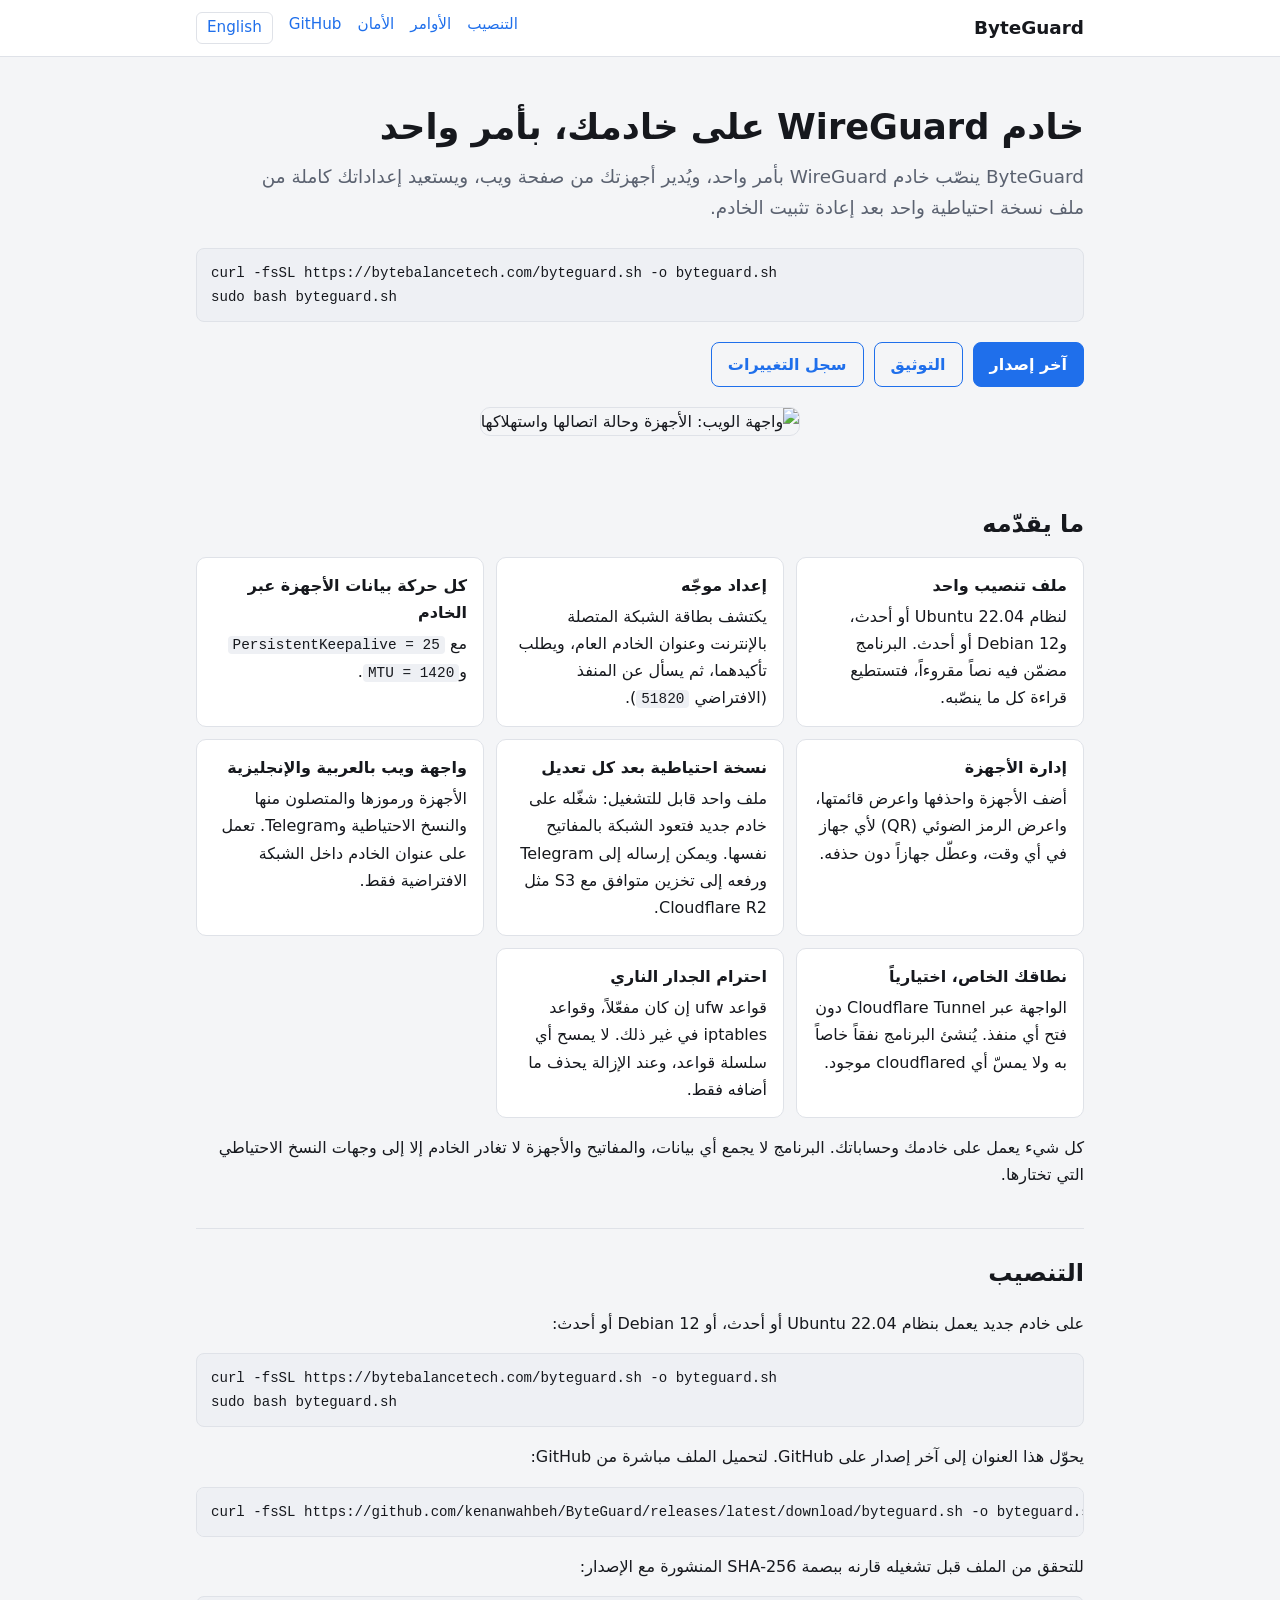
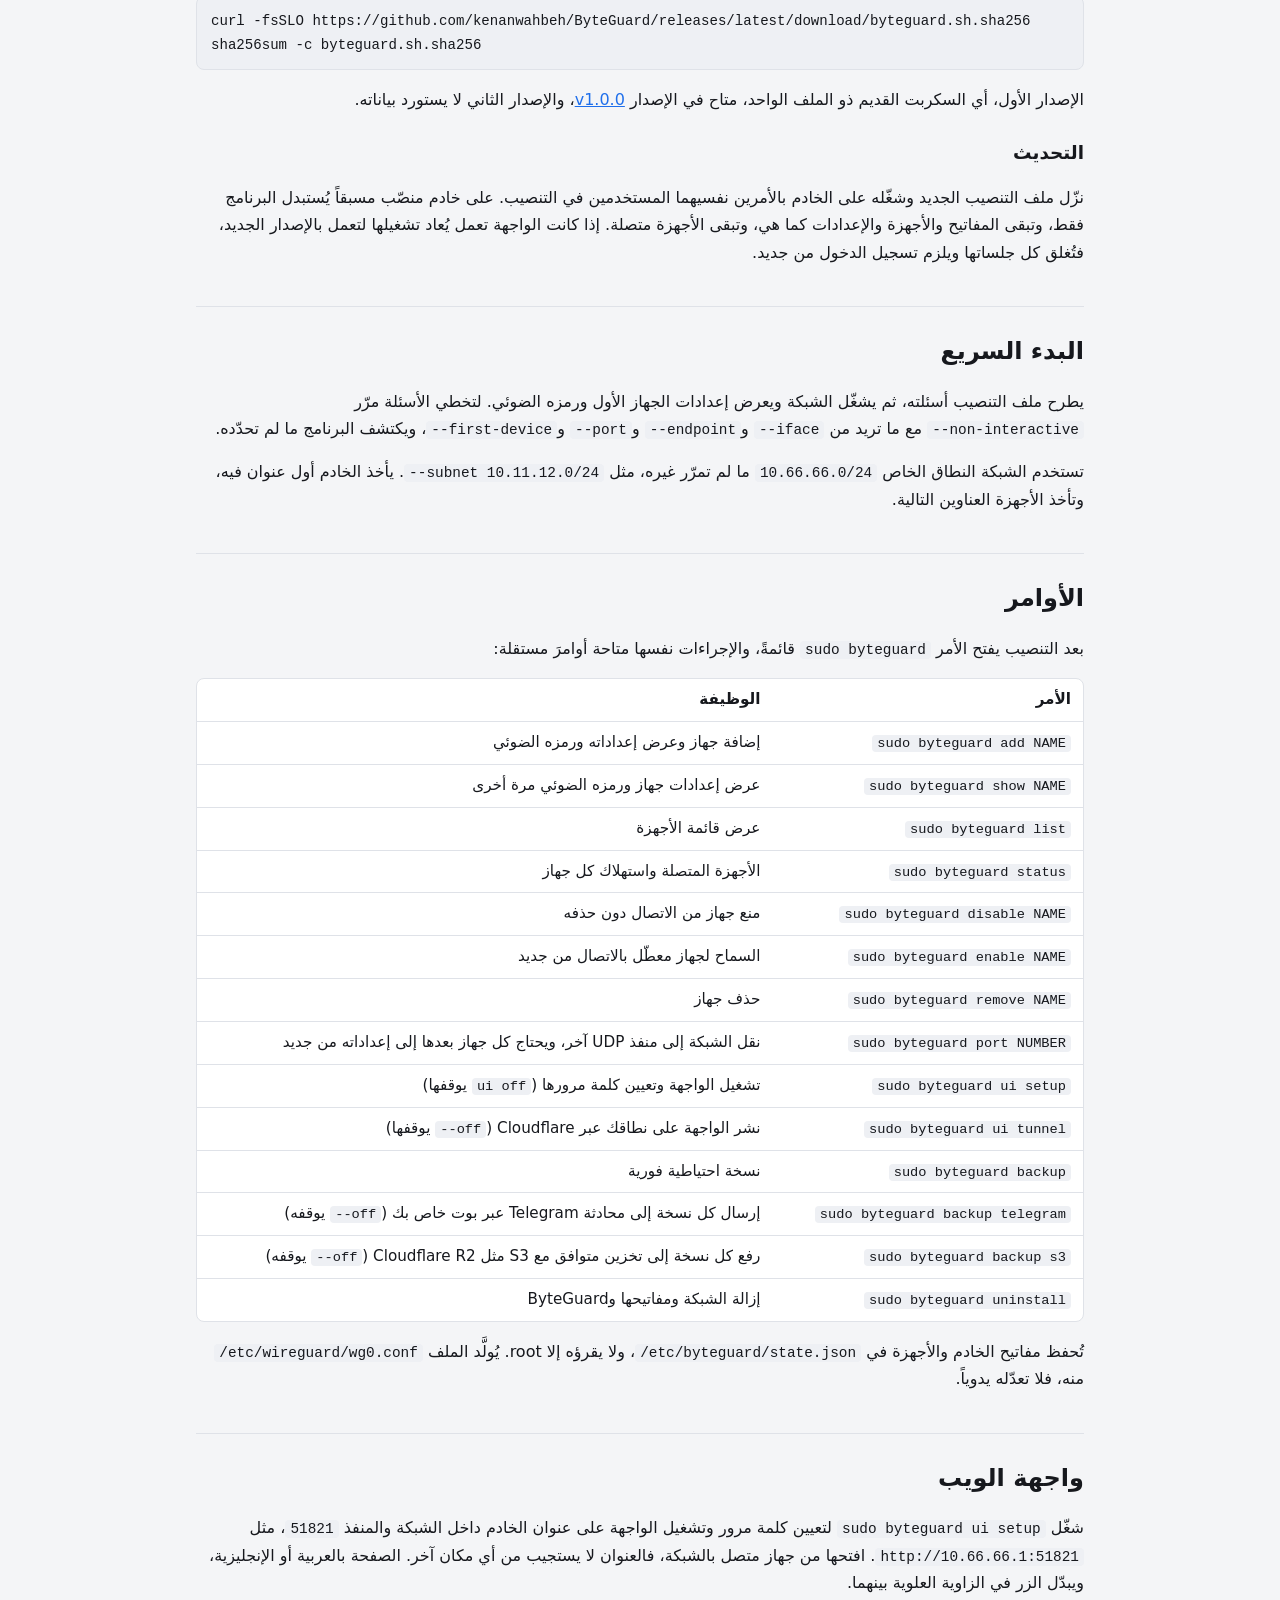
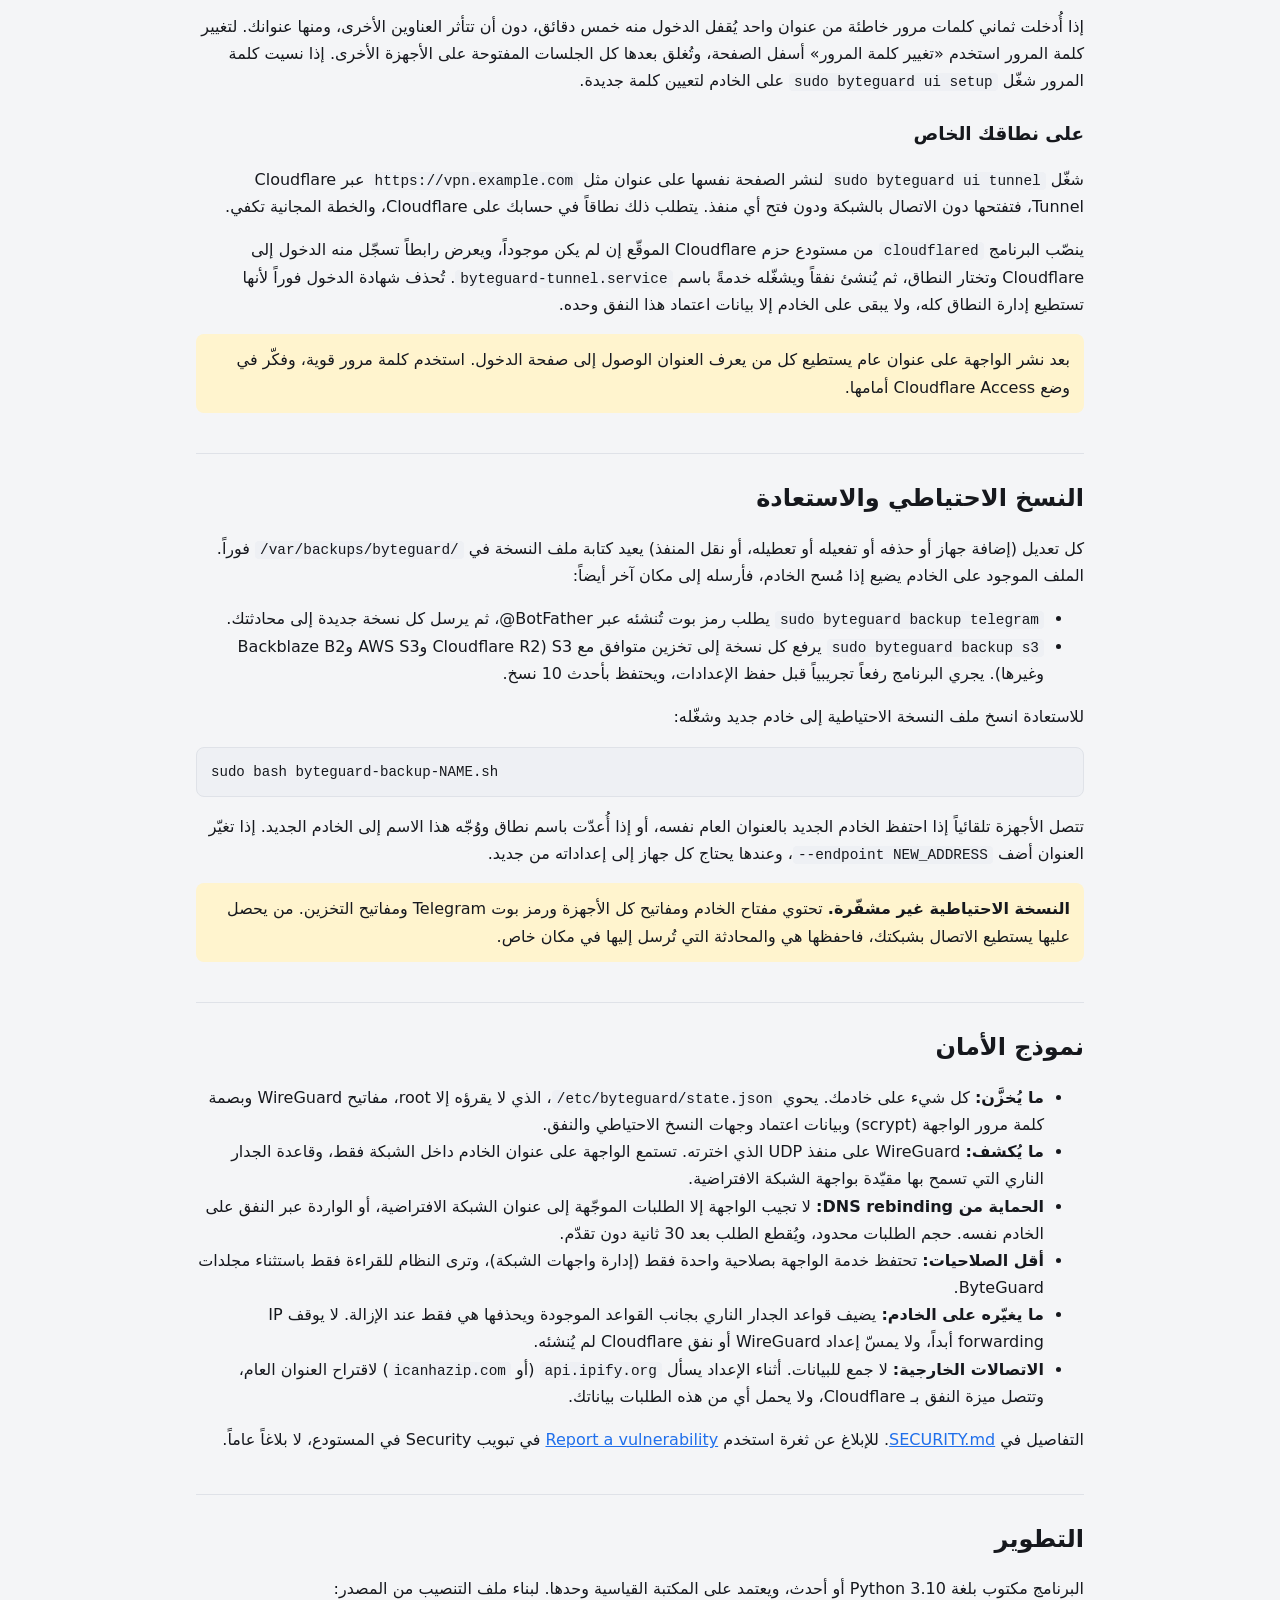
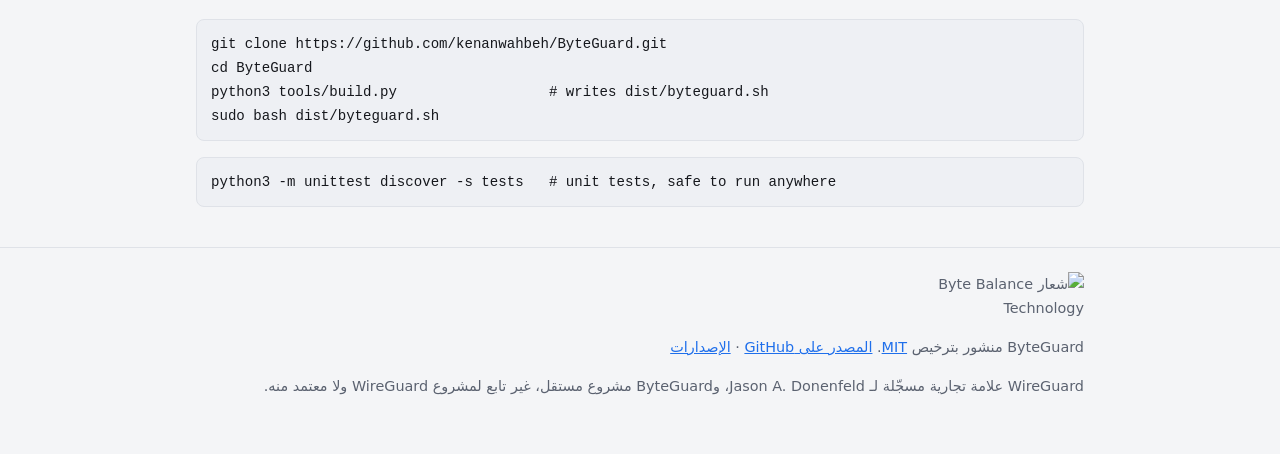
==== site/index.html @ 179cddd6 "Add a bilingual GitHub Pages site and its deploy workflow site/ holds an Arabic (default, RTL) and a" ====
<!doctype html>
<html lang="ar" dir="rtl">
<head>
  <meta charset="utf-8">
  <meta name="viewport" content="width=device-width, initial-scale=1">
  <title>ByteGuard — خادم WireGuard بأمر واحد</title>
  <meta name="description" content="ByteGuard ينصّب خادم WireGuard بأمر واحد على خادمك، ويُدير أجهزتك من صفحة ويب، ويستعيد إعداداتك كاملة من ملف نسخة احتياطية واحد.">
  <link rel="alternate" hreflang="ar" href="./">
  <link rel="alternate" hreflang="en" href="en/">
  <link rel="stylesheet" href="style.css">
</head>
<body>
  <header class="top">
    <div class="wrap">
      <a class="brand" href="./">ByteGuard</a>
      <nav class="links" aria-label="الموقع">
        <a class="optional" href="#install">التنصيب</a>
        <a class="optional" href="#commands">الأوامر</a>
        <a class="optional" href="#security">الأمان</a>
        <a href="https://github.com/kenanwahbeh/ByteGuard">GitHub</a>
        <a class="lang" href="en/" hreflang="en" lang="en">English</a>
      </nav>
    </div>
  </header>

  <main class="wrap">
    <div class="hero">
      <h1>خادم WireGuard على خادمك، بأمر واحد</h1>
      <p class="lead">ByteGuard ينصّب خادم WireGuard بأمر واحد، ويُدير أجهزتك من صفحة ويب، ويستعيد إعداداتك كاملة من ملف نسخة احتياطية واحد بعد إعادة تثبيت الخادم.</p>
      <pre><code>curl -fsSL https://bytebalancetech.com/byteguard.sh -o byteguard.sh
sudo bash byteguard.sh</code></pre>
      <div class="buttons">
        <a class="button primary" href="https://github.com/kenanwahbeh/ByteGuard/releases/latest">آخر إصدار</a>
        <a class="button" href="https://github.com/kenanwahbeh/ByteGuard/blob/main/README.ar.md">التوثيق</a>
        <a class="button" href="https://github.com/kenanwahbeh/ByteGuard/blob/main/CHANGELOG.md">سجل التغييرات</a>
      </div>
      <figure>
        <img src="assets/screenshots/devices-ar.png" alt="واجهة الويب: الأجهزة وحالة اتصالها واستهلاكها" width="620">
      </figure>
    </div>

    <section id="features">
      <h2>ما يقدّمه</h2>
      <ul class="features">
        <li><strong>ملف تنصيب واحد</strong>لنظام Ubuntu 22.04 أو أحدث، وDebian 12 أو أحدث. البرنامج مضمّن فيه نصاً مقروءاً، فتستطيع قراءة كل ما ينصّبه.</li>
        <li><strong>إعداد موجّه</strong>يكتشف بطاقة الشبكة المتصلة بالإنترنت وعنوان الخادم العام، ويطلب تأكيدهما، ثم يسأل عن المنفذ (الافتراضي <code>51820</code>).</li>
        <li><strong>كل حركة بيانات الأجهزة عبر الخادم</strong>مع <code>PersistentKeepalive = 25</code> و<code>MTU = 1420</code>.</li>
        <li><strong>إدارة الأجهزة</strong>أضف الأجهزة واحذفها واعرض قائمتها، واعرض الرمز الضوئي (QR) لأي جهاز في أي وقت، وعطّل جهازاً دون حذفه.</li>
        <li><strong>نسخة احتياطية بعد كل تعديل</strong>ملف واحد قابل للتشغيل: شغّله على خادم جديد فتعود الشبكة بالمفاتيح نفسها. ويمكن إرساله إلى Telegram ورفعه إلى تخزين متوافق مع S3 مثل Cloudflare R2.</li>
        <li><strong>واجهة ويب بالعربية والإنجليزية</strong>الأجهزة ورموزها والمتصلون منها والنسخ الاحتياطية وTelegram. تعمل على عنوان الخادم داخل الشبكة الافتراضية فقط.</li>
        <li><strong>نطاقك الخاص، اختيارياً</strong>الواجهة عبر Cloudflare Tunnel دون فتح أي منفذ. يُنشئ البرنامج نفقاً خاصاً به ولا يمسّ أي cloudflared موجود.</li>
        <li><strong>احترام الجدار الناري</strong>قواعد ufw إن كان مفعّلاً، وقواعد iptables في غير ذلك. لا يمسح أي سلسلة قواعد، وعند الإزالة يحذف ما أضافه فقط.</li>
      </ul>
      <p>كل شيء يعمل على خادمك وحساباتك. البرنامج لا يجمع أي بيانات، والمفاتيح والأجهزة لا تغادر الخادم إلا إلى وجهات النسخ الاحتياطي التي تختارها.</p>
    </section>

    <section id="install">
      <h2>التنصيب</h2>
      <p>على خادم جديد يعمل بنظام Ubuntu 22.04 أو أحدث، أو Debian 12 أو أحدث:</p>
      <pre><code>curl -fsSL https://bytebalancetech.com/byteguard.sh -o byteguard.sh
sudo bash byteguard.sh</code></pre>
      <p>يحوّل هذا العنوان إلى آخر إصدار على GitHub. لتحميل الملف مباشرة من GitHub:</p>
      <pre><code>curl -fsSL https://github.com/kenanwahbeh/ByteGuard/releases/latest/download/byteguard.sh -o byteguard.sh</code></pre>
      <p>للتحقق من الملف قبل تشغيله قارنه ببصمة <bdi class="nowrap">SHA-256</bdi> المنشورة مع الإصدار:</p>
      <pre><code>curl -fsSLO https://github.com/kenanwahbeh/ByteGuard/releases/latest/download/byteguard.sh.sha256
sha256sum -c byteguard.sh.sha256</code></pre>
      <p>الإصدار الأول، أي السكربت القديم ذو الملف الواحد، متاح في الإصدار <a href="https://github.com/kenanwahbeh/ByteGuard/releases/tag/v1.0.0">v1.0.0</a>، والإصدار الثاني لا يستورد بياناته.</p>

      <h3>التحديث</h3>
      <p>نزّل ملف التنصيب الجديد وشغّله على الخادم بالأمرين نفسيهما المستخدمين في التنصيب. على خادم منصّب مسبقاً يُستبدل البرنامج فقط، وتبقى المفاتيح والأجهزة والإعدادات كما هي، وتبقى الأجهزة متصلة. إذا كانت الواجهة تعمل يُعاد تشغيلها لتعمل بالإصدار الجديد، فتُغلق كل جلساتها ويلزم تسجيل الدخول من جديد.</p>
    </section>

    <section id="quick-start">
      <h2>البدء السريع</h2>
      <p>يطرح ملف التنصيب أسئلته، ثم يشغّل الشبكة ويعرض إعدادات الجهاز الأول ورمزه الضوئي. لتخطي الأسئلة مرّر <code>--non-interactive</code> مع ما تريد من <code>--iface</code> و<code>--endpoint</code> و<code>--port</code> و<code>--first-device</code>، ويكتشف البرنامج ما لم تحدّده.</p>
      <p>تستخدم الشبكة النطاق الخاص <code>10.66.66.0/24</code> ما لم تمرّر غيره، مثل <code>--subnet 10.11.12.0/24</code>. يأخذ الخادم أول عنوان فيه، وتأخذ الأجهزة العناوين التالية.</p>
    </section>

    <section id="commands">
      <h2>الأوامر</h2>
      <p>بعد التنصيب يفتح الأمر <code>sudo byteguard</code> قائمةً، والإجراءات نفسها متاحة أوامرَ مستقلة:</p>
      <div class="table-scroll">
        <table>
          <thead><tr><th>الأمر</th><th>الوظيفة</th></tr></thead>
          <tbody>
            <tr><td><code>sudo byteguard add NAME</code></td><td>إضافة جهاز وعرض إعداداته ورمزه الضوئي</td></tr>
            <tr><td><code>sudo byteguard show NAME</code></td><td>عرض إعدادات جهاز ورمزه الضوئي مرة أخرى</td></tr>
            <tr><td><code>sudo byteguard list</code></td><td>عرض قائمة الأجهزة</td></tr>
            <tr><td><code>sudo byteguard status</code></td><td>الأجهزة المتصلة واستهلاك كل جهاز</td></tr>
            <tr><td><code>sudo byteguard disable NAME</code></td><td>منع جهاز من الاتصال دون حذفه</td></tr>
            <tr><td><code>sudo byteguard enable NAME</code></td><td>السماح لجهاز معطّل بالاتصال من جديد</td></tr>
            <tr><td><code>sudo byteguard remove NAME</code></td><td>حذف جهاز</td></tr>
            <tr><td><code>sudo byteguard port NUMBER</code></td><td>نقل الشبكة إلى منفذ UDP آخر، ويحتاج كل جهاز بعدها إلى إعداداته من جديد</td></tr>
            <tr><td><code>sudo byteguard ui setup</code></td><td>تشغيل الواجهة وتعيين كلمة مرورها (<code>ui off</code> يوقفها)</td></tr>
            <tr><td><code>sudo byteguard ui tunnel</code></td><td>نشر الواجهة على نطاقك عبر Cloudflare (<code>--off</code> يوقفها)</td></tr>
            <tr><td><code>sudo byteguard backup</code></td><td>نسخة احتياطية فورية</td></tr>
            <tr><td><code>sudo byteguard backup telegram</code></td><td>إرسال كل نسخة إلى محادثة Telegram عبر بوت خاص بك (<code>--off</code> يوقفه)</td></tr>
            <tr><td><code>sudo byteguard backup s3</code></td><td>رفع كل نسخة إلى تخزين متوافق مع S3 مثل Cloudflare R2 (<code>--off</code> يوقفه)</td></tr>
            <tr><td><code>sudo byteguard uninstall</code></td><td>إزالة الشبكة ومفاتيحها وByteGuard</td></tr>
          </tbody>
        </table>
      </div>
      <p>تُحفظ مفاتيح الخادم والأجهزة في <code>/etc/byteguard/state.json</code>، ولا يقرؤه إلا root. يُولَّد الملف <code>/etc/wireguard/wg0.conf</code> منه، فلا تعدّله يدوياً.</p>
    </section>

    <section id="web">
      <h2>واجهة الويب</h2>
      <p>شغّل <code>sudo byteguard ui setup</code> لتعيين كلمة مرور وتشغيل الواجهة على عنوان الخادم داخل الشبكة والمنفذ <code>51821</code>، مثل <code>http://10.66.66.1:51821</code>. افتحها من جهاز متصل بالشبكة، فالعنوان لا يستجيب من أي مكان آخر. الصفحة بالعربية أو الإنجليزية، ويبدّل الزر في الزاوية العلوية بينهما.</p>
      <p>إذا أُدخلت ثماني كلمات مرور خاطئة من عنوان واحد يُقفل الدخول منه خمس دقائق، دون أن تتأثر العناوين الأخرى، ومنها عنوانك. لتغيير كلمة المرور استخدم «تغيير كلمة المرور» أسفل الصفحة، وتُغلق بعدها كل الجلسات المفتوحة على الأجهزة الأخرى. إذا نسيت كلمة المرور شغّل <code>sudo byteguard ui setup</code> على الخادم لتعيين كلمة جديدة.</p>

      <h3>على نطاقك الخاص</h3>
      <p>شغّل <code>sudo byteguard ui tunnel</code> لنشر الصفحة نفسها على عنوان مثل <code>https://vpn.example.com</code> عبر Cloudflare Tunnel، فتفتحها دون الاتصال بالشبكة ودون فتح أي منفذ. يتطلب ذلك نطاقاً في حسابك على Cloudflare، والخطة المجانية تكفي.</p>
      <p>ينصّب البرنامج <code>cloudflared</code> من مستودع حزم Cloudflare الموقّع إن لم يكن موجوداً، ويعرض رابطاً تسجّل منه الدخول إلى Cloudflare وتختار النطاق، ثم يُنشئ نفقاً ويشغّله خدمةً باسم <code>byteguard-tunnel.service</code>. تُحذف شهادة الدخول فوراً لأنها تستطيع إدارة النطاق كله، ولا يبقى على الخادم إلا بيانات اعتماد هذا النفق وحده.</p>
      <p class="note">بعد نشر الواجهة على عنوان عام يستطيع كل من يعرف العنوان الوصول إلى صفحة الدخول. استخدم كلمة مرور قوية، وفكّر في وضع Cloudflare Access أمامها.</p>
    </section>

    <section id="backups">
      <h2>النسخ الاحتياطي والاستعادة</h2>
      <p>كل تعديل (إضافة جهاز أو حذفه أو تفعيله أو تعطيله، أو نقل المنفذ) يعيد كتابة ملف النسخة في <code>/var/backups/byteguard/</code> فوراً. الملف الموجود على الخادم يضيع إذا مُسح الخادم، فأرسله إلى مكان آخر أيضاً:</p>
      <ul>
        <li><code>sudo byteguard backup telegram</code> يطلب رمز بوت تُنشئه عبر ‎@BotFather، ثم يرسل كل نسخة جديدة إلى محادثتك.</li>
        <li><code>sudo byteguard backup s3</code> يرفع كل نسخة إلى تخزين متوافق مع S3 (Cloudflare R2 وAWS S3 وBackblaze B2 وغيرها). يجري البرنامج رفعاً تجريبياً قبل حفظ الإعدادات، ويحتفظ بأحدث 10 نسخ.</li>
      </ul>
      <p>للاستعادة انسخ ملف النسخة الاحتياطية إلى خادم جديد وشغّله:</p>
      <pre><code>sudo bash byteguard-backup-NAME.sh</code></pre>
      <p>تتصل الأجهزة تلقائياً إذا احتفظ الخادم الجديد بالعنوان العام نفسه، أو إذا أُعدّت باسم نطاق ووُجّه هذا الاسم إلى الخادم الجديد. إذا تغيّر العنوان أضف <code>--endpoint NEW_ADDRESS</code>، وعندها يحتاج كل جهاز إلى إعداداته من جديد.</p>
      <p class="note"><strong>النسخة الاحتياطية غير مشفّرة.</strong> تحتوي مفتاح الخادم ومفاتيح كل الأجهزة ورمز بوت Telegram ومفاتيح التخزين. من يحصل عليها يستطيع الاتصال بشبكتك، فاحفظها هي والمحادثة التي تُرسل إليها في مكان خاص.</p>
    </section>

    <section id="security">
      <h2>نموذج الأمان</h2>
      <ul>
        <li><strong>ما يُخزَّن:</strong> كل شيء على خادمك. يحوي <code>/etc/byteguard/state.json</code>، الذي لا يقرؤه إلا root، مفاتيح WireGuard وبصمة كلمة مرور الواجهة (scrypt) وبيانات اعتماد وجهات النسخ الاحتياطي والنفق.</li>
        <li><strong>ما يُكشف:</strong> WireGuard على منفذ UDP الذي اخترته. تستمع الواجهة على عنوان الخادم داخل الشبكة فقط، وقاعدة الجدار الناري التي تسمح بها مقيّدة بواجهة الشبكة الافتراضية.</li>
        <li><strong>الحماية من DNS rebinding:</strong> لا تجيب الواجهة إلا الطلبات الموجّهة إلى عنوان الشبكة الافتراضية، أو الواردة عبر النفق على الخادم نفسه. حجم الطلبات محدود، ويُقطع الطلب بعد 30 ثانية دون تقدّم.</li>
        <li><strong>أقل الصلاحيات:</strong> تحتفظ خدمة الواجهة بصلاحية واحدة فقط (إدارة واجهات الشبكة)، وترى النظام للقراءة فقط باستثناء مجلدات ByteGuard.</li>
        <li><strong>ما يغيّره على الخادم:</strong> يضيف قواعد الجدار الناري بجانب القواعد الموجودة ويحذفها هي فقط عند الإزالة. لا يوقف IP forwarding أبداً، ولا يمسّ إعداد WireGuard أو نفق Cloudflare لم يُنشئه.</li>
        <li><strong>الاتصالات الخارجية:</strong> لا جمع للبيانات. أثناء الإعداد يسأل <code>api.ipify.org</code> (أو <code>icanhazip.com</code>) لاقتراح العنوان العام، وتتصل ميزة النفق بـ Cloudflare، ولا يحمل أي من هذه الطلبات بياناتك.</li>
      </ul>
      <p>التفاصيل في <a href="https://github.com/kenanwahbeh/ByteGuard/blob/main/SECURITY.md">SECURITY.md</a>. للإبلاغ عن ثغرة استخدم <a href="https://github.com/kenanwahbeh/ByteGuard/security">Report a vulnerability</a> في تبويب Security في المستودع، لا بلاغاً عاماً.</p>
    </section>

    <section id="development">
      <h2>التطوير</h2>
      <p>البرنامج مكتوب بلغة Python 3.10 أو أحدث، ويعتمد على المكتبة القياسية وحدها. لبناء ملف التنصيب من المصدر:</p>
      <pre><code>git clone https://github.com/kenanwahbeh/ByteGuard.git
cd ByteGuard
python3 tools/build.py                  # writes dist/byteguard.sh
sudo bash dist/byteguard.sh</code></pre>
      <pre><code>python3 -m unittest discover -s tests   # unit tests, safe to run anywhere</code></pre>
    </section>
  </main>

  <footer>
    <div class="wrap">
      <img src="assets/logo.png" alt="شعار Byte Balance Technology" width="220" loading="lazy">
      <p>ByteGuard منشور بترخيص <a href="https://github.com/kenanwahbeh/ByteGuard/blob/main/LICENSE">MIT</a>. <a href="https://github.com/kenanwahbeh/ByteGuard">المصدر على GitHub</a> · <a href="https://github.com/kenanwahbeh/ByteGuard/releases">الإصدارات</a></p>
      <p>WireGuard علامة تجارية مسجّلة لـ Jason A. Donenfeld، وByteGuard مشروع مستقل، غير تابع لمشروع WireGuard ولا معتمد منه.</p>
    </div>
  </footer>
</body>
</html>
---- site/style.css ----
:root {
  --bg: #f4f5f7;
  --card: #ffffff;
  --text: #16181d;
  --muted: #5b6270;
  --line: #dfe2e8;
  --accent: #1f6feb;
  --accent-text: #ffffff;
  --code-bg: #eef0f4;
  --warn-bg: #fff4ce;
  color-scheme: light dark;
}

@media (prefers-color-scheme: dark) {
  :root {
    --bg: #0f1115;
    --card: #181b21;
    --text: #e8eaee;
    --muted: #9aa3b2;
    --line: #2a2f39;
    --accent: #4c8dff;
    --accent-text: #0f1115;
    --code-bg: #10131a;
    --warn-bg: #3a3000;
  }
}

* { box-sizing: border-box; }

html { -webkit-text-size-adjust: 100%; }

body {
  margin: 0;
  background: var(--bg);
  color: var(--text);
  font: 16px/1.7 system-ui, -apple-system, "Segoe UI", Tahoma, "Noto Sans Arabic", "Noto Sans", sans-serif;
}

a { color: var(--accent); }

.wrap { max-width: 920px; margin: 0 auto; padding: 0 16px; }

header.top {
  border-bottom: 1px solid var(--line);
  background: var(--card);
}

header.top .wrap {
  display: flex;
  align-items: center;
  justify-content: space-between;
  gap: 12px;
  min-height: 56px;
}

.brand { font-weight: 700; font-size: 1.15rem; color: var(--text); text-decoration: none; }

nav.links { display: flex; flex-wrap: wrap; gap: 4px 16px; font-size: 0.95rem; }
nav.links a { text-decoration: none; }

.lang {
  border: 1px solid var(--line);
  border-radius: 6px;
  padding: 2px 10px;
}

.hero { padding: 48px 0 24px; }
.hero h1 { font-size: 2.2rem; line-height: 1.25; margin: 0 0 12px; }
.hero p.lead { font-size: 1.15rem; color: var(--muted); margin: 0 0 24px; max-width: 46em; }

.buttons { display: flex; flex-wrap: wrap; gap: 10px; margin: 20px 0 0; }

.button {
  display: inline-block;
  padding: 8px 16px;
  border-radius: 8px;
  border: 1px solid var(--accent);
  text-decoration: none;
  font-weight: 600;
}

.button.primary { background: var(--accent); color: var(--accent-text); }

section { padding: 24px 0; border-top: 1px solid var(--line); }
section:first-of-type { border-top: 0; }

h2 { font-size: 1.5rem; margin: 0 0 12px; }
h3 { font-size: 1.15rem; margin: 24px 0 8px; }

code {
  font-family: ui-monospace, SFMono-Regular, Menlo, Consolas, "Liberation Mono", monospace;
  font-size: 0.9em;
  background: var(--code-bg);
  border-radius: 4px;
  padding: 1px 5px;
  direction: ltr;
  unicode-bidi: isolate;
  white-space: nowrap;
}

pre {
  direction: ltr;
  text-align: left;
  background: var(--code-bg);
  border: 1px solid var(--line);
  border-radius: 8px;
  padding: 12px 14px;
  overflow-x: auto;
  line-height: 1.5;
}

pre code { background: none; padding: 0; white-space: pre; font-size: 0.88rem; }

.features { list-style: none; padding: 0; margin: 0; display: grid; gap: 12px; grid-template-columns: repeat(auto-fit, minmax(260px, 1fr)); }

.features li {
  background: var(--card);
  border: 1px solid var(--line);
  border-radius: 10px;
  padding: 14px 16px;
}

.features strong { display: block; margin-bottom: 4px; }

.table-scroll { overflow-x: auto; border: 1px solid var(--line); border-radius: 8px; background: var(--card); }

table { border-collapse: collapse; width: 100%; font-size: 0.95rem; }
th, td { padding: 8px 12px; border-bottom: 1px solid var(--line); text-align: start; vertical-align: top; }
tr:last-child td { border-bottom: 0; }
td:first-child { white-space: nowrap; }
.nowrap { white-space: nowrap; }

figure { margin: 20px 0; text-align: center; }
figure img { max-width: 100%; height: auto; border-radius: 10px; border: 1px solid var(--line); }
figcaption { color: var(--muted); font-size: 0.9rem; margin-top: 6px; }

.note {
  background: var(--warn-bg);
  border-radius: 8px;
  padding: 12px 14px;
}

footer {
  border-top: 1px solid var(--line);
  color: var(--muted);
  font-size: 0.9rem;
  padding: 24px 0 40px;
}

footer img { max-width: 220px; width: 100%; height: auto; display: block; margin-bottom: 12px; }

@media (max-width: 600px) {
  .hero { padding-top: 28px; }
  .hero h1 { font-size: 1.7rem; }
  nav.links .optional { display: none; }
  thead { display: none; }
  tr, td { display: block; }
  tr { border-bottom: 1px solid var(--line); padding: 8px 0; }
  tr:last-child { border-bottom: 0; }
  td { border-bottom: 0; padding: 2px 12px; }
  td:first-child { white-space: normal; }
}
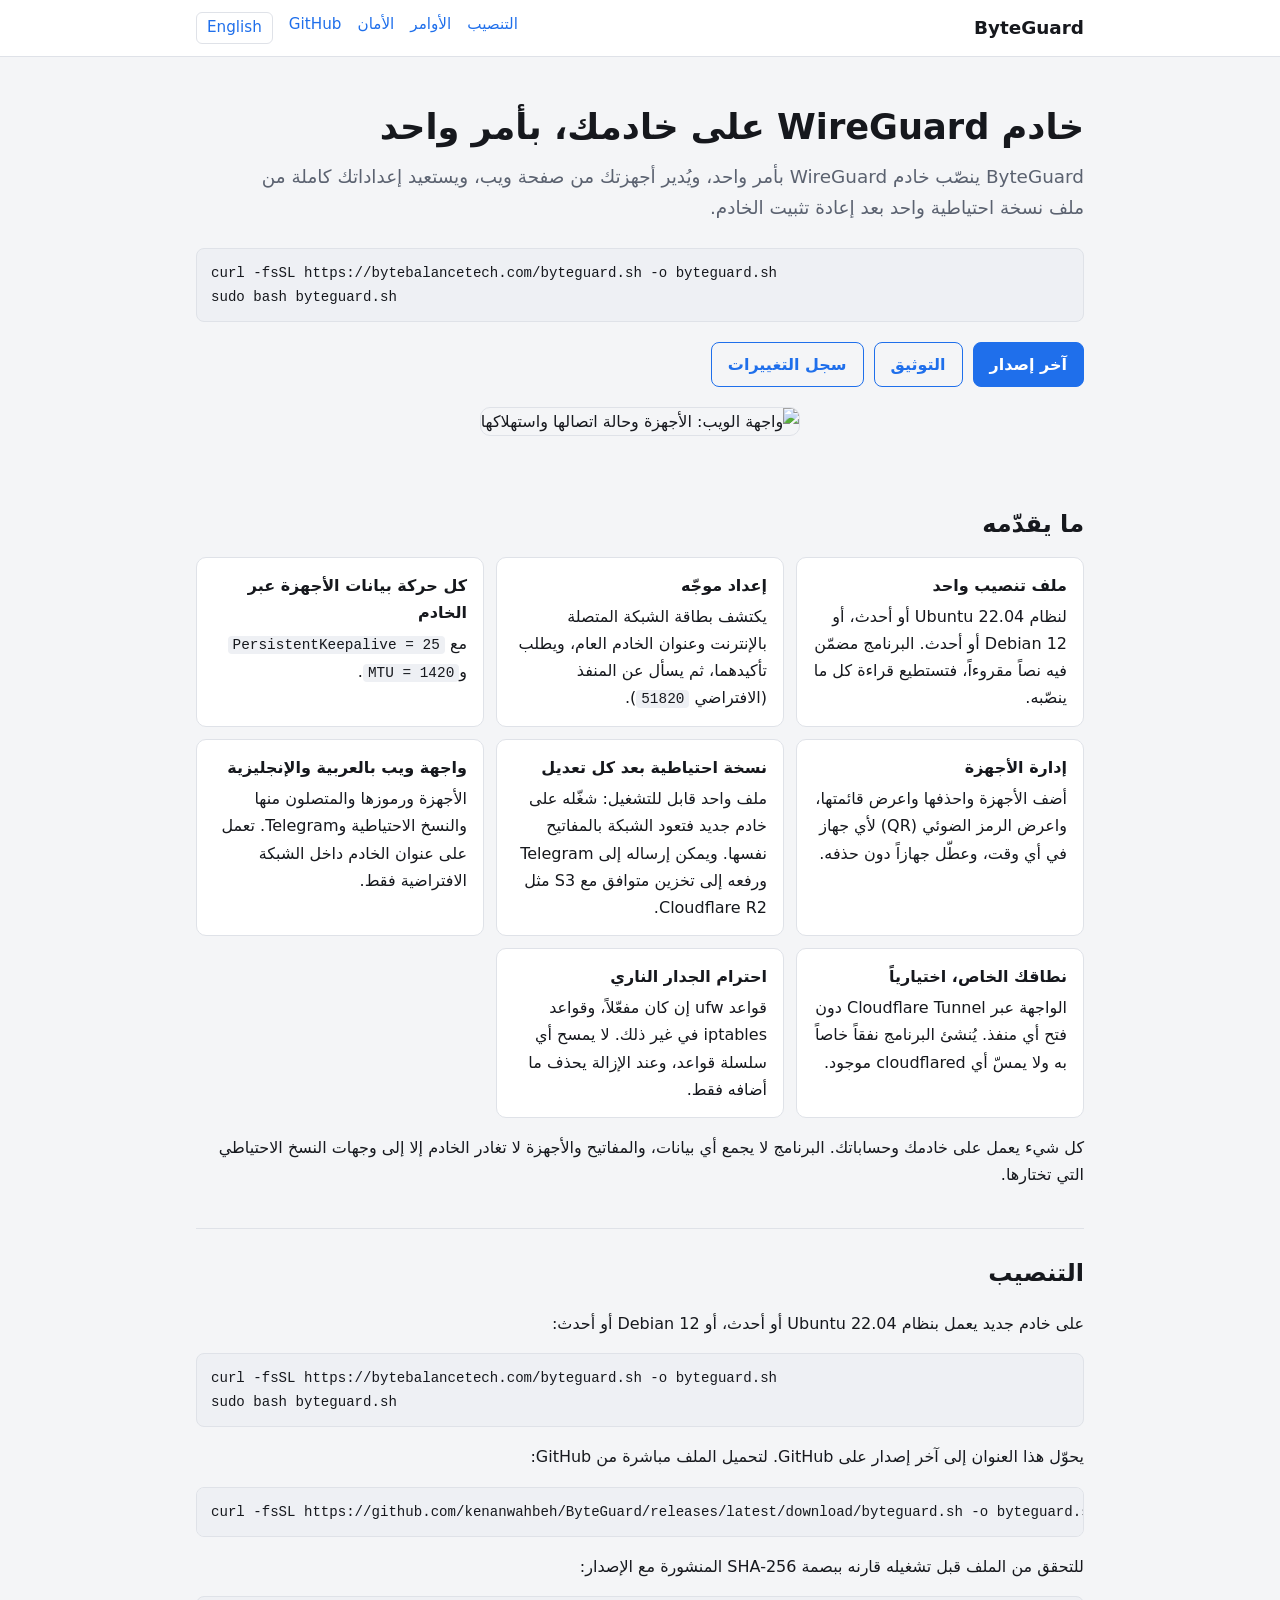
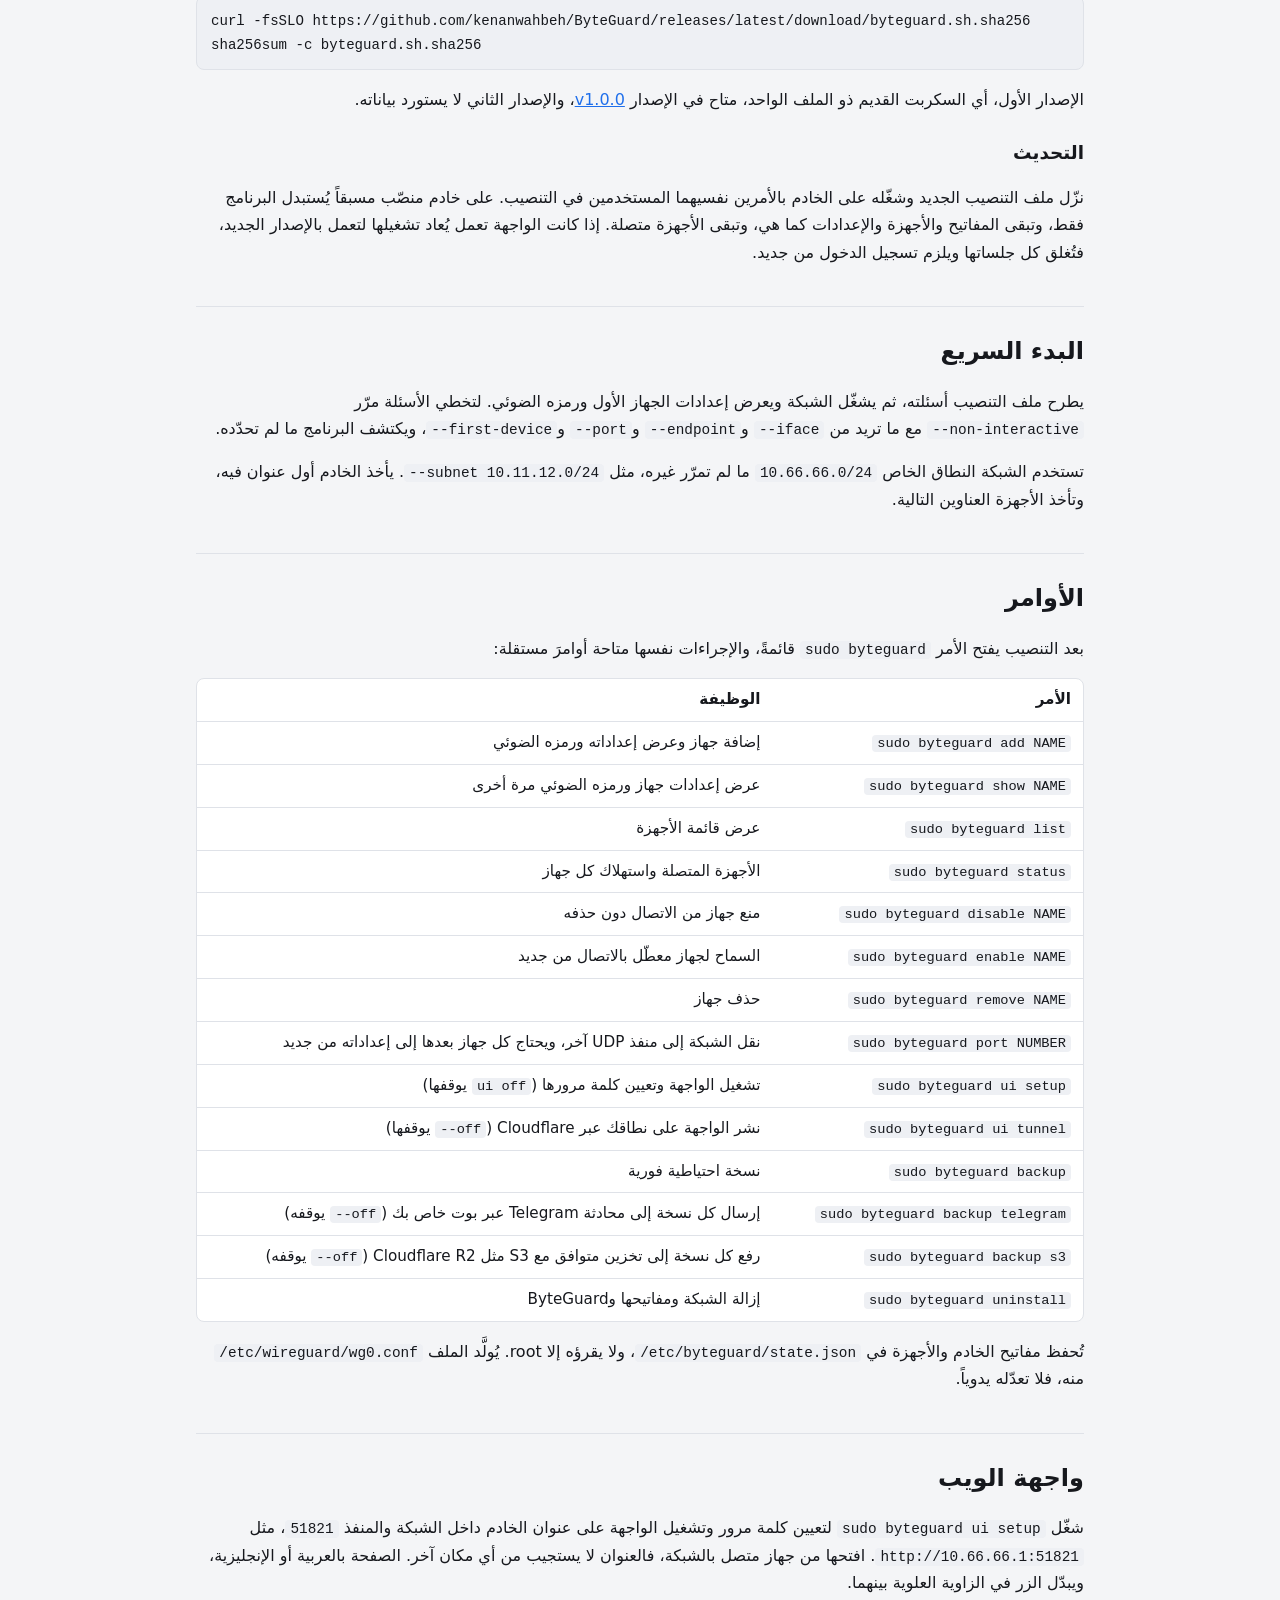
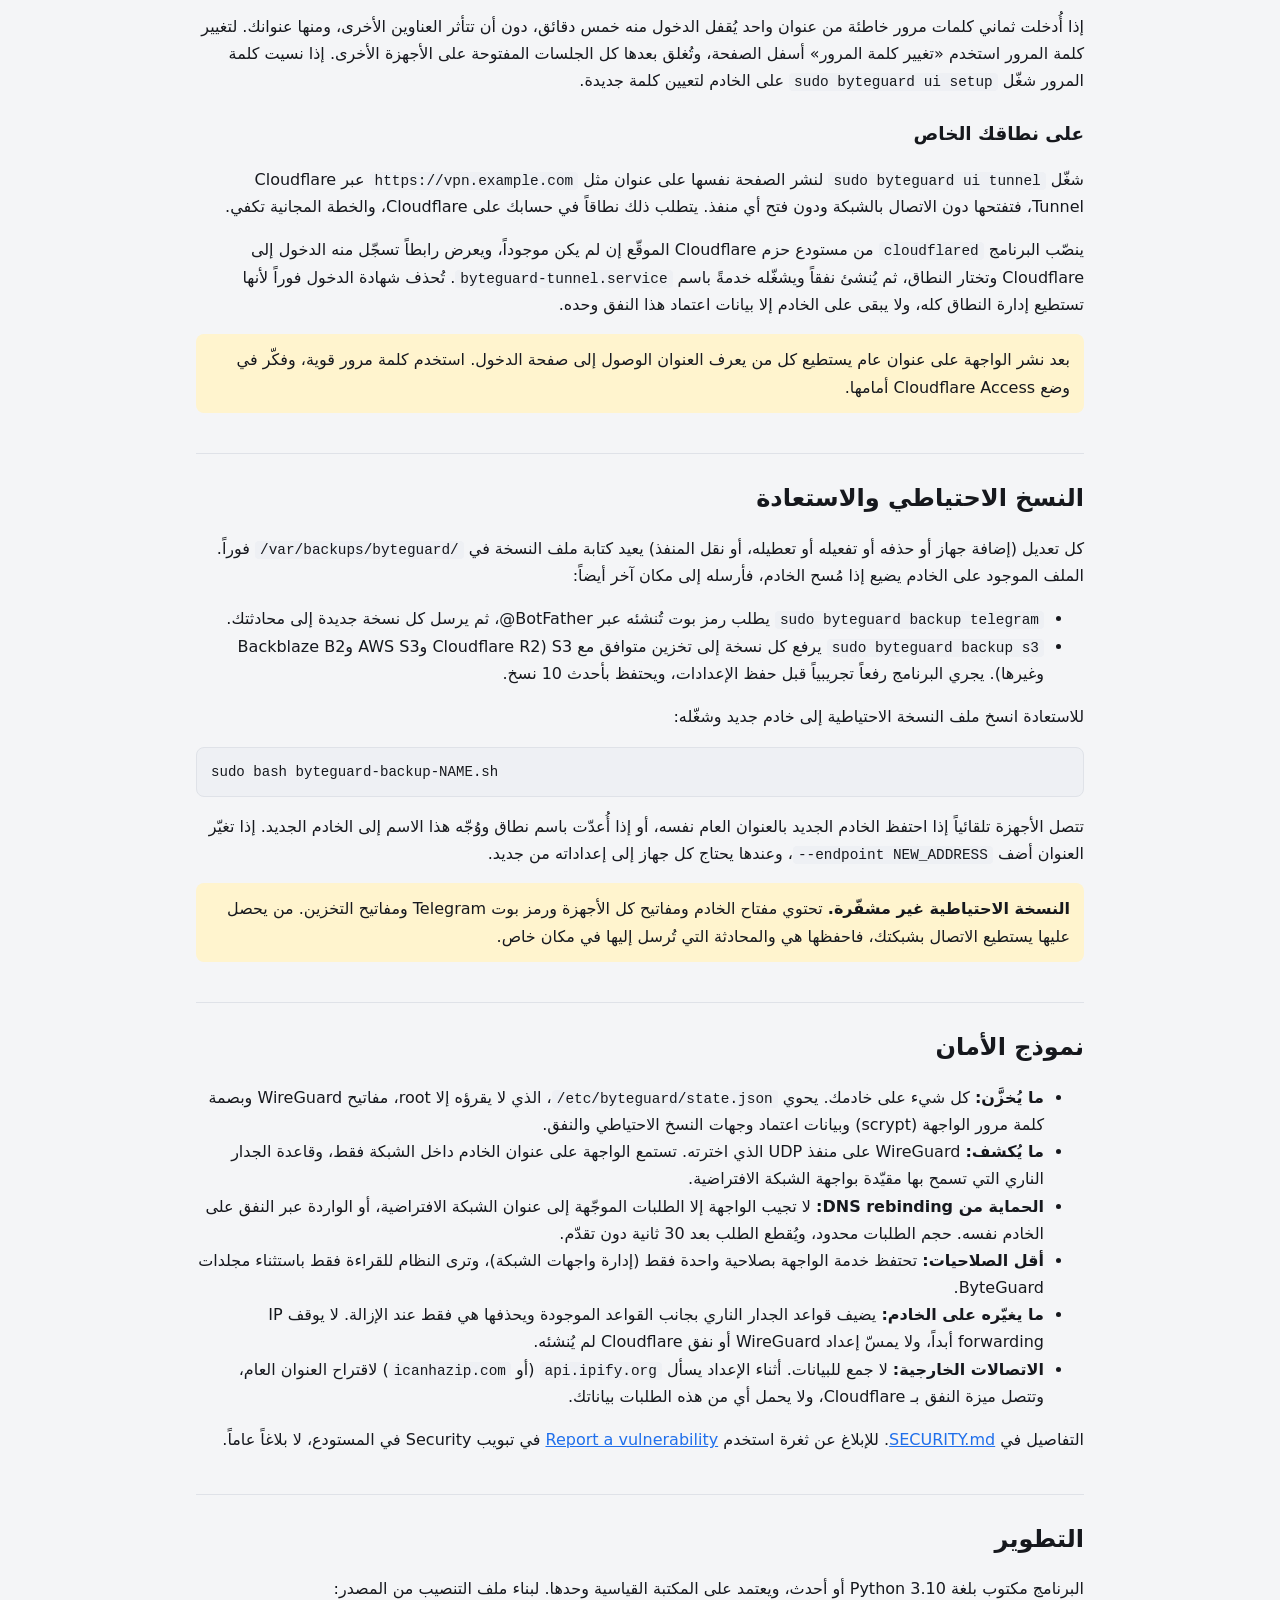
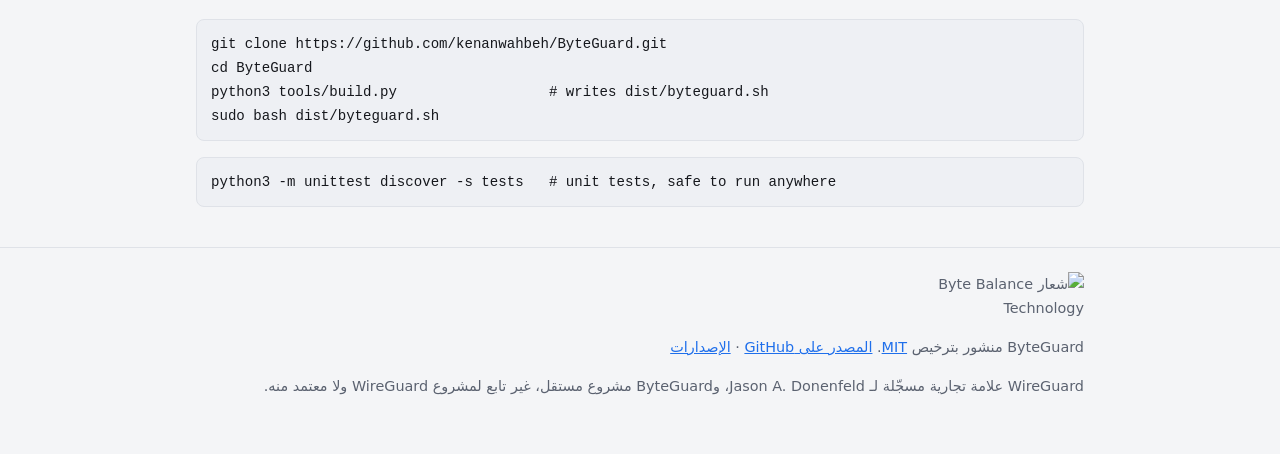
==== commit 4347bfa4: "Site: keep Debian 12 apart from the Arabic conjunction" ====
--- a/site/index.html
+++ b/site/index.html
@@ -42,7 +42,7 @@
     <section id="features">
       <h2>ما يقدّمه</h2>
       <ul class="features">
-        <li><strong>ملف تنصيب واحد</strong>لنظام Ubuntu 22.04 أو أحدث، وDebian 12 أو أحدث. البرنامج مضمّن فيه نصاً مقروءاً، فتستطيع قراءة كل ما ينصّبه.</li>
+        <li><strong>ملف تنصيب واحد</strong>لنظام Ubuntu 22.04 أو أحدث، أو Debian 12 أو أحدث. البرنامج مضمّن فيه نصاً مقروءاً، فتستطيع قراءة كل ما ينصّبه.</li>
         <li><strong>إعداد موجّه</strong>يكتشف بطاقة الشبكة المتصلة بالإنترنت وعنوان الخادم العام، ويطلب تأكيدهما، ثم يسأل عن المنفذ (الافتراضي <code>51820</code>).</li>
         <li><strong>كل حركة بيانات الأجهزة عبر الخادم</strong>مع <code>PersistentKeepalive = 25</code> و<code>MTU = 1420</code>.</li>
         <li><strong>إدارة الأجهزة</strong>أضف الأجهزة واحذفها واعرض قائمتها، واعرض الرمز الضوئي (QR) لأي جهاز في أي وقت، وعطّل جهازاً دون حذفه.</li>
